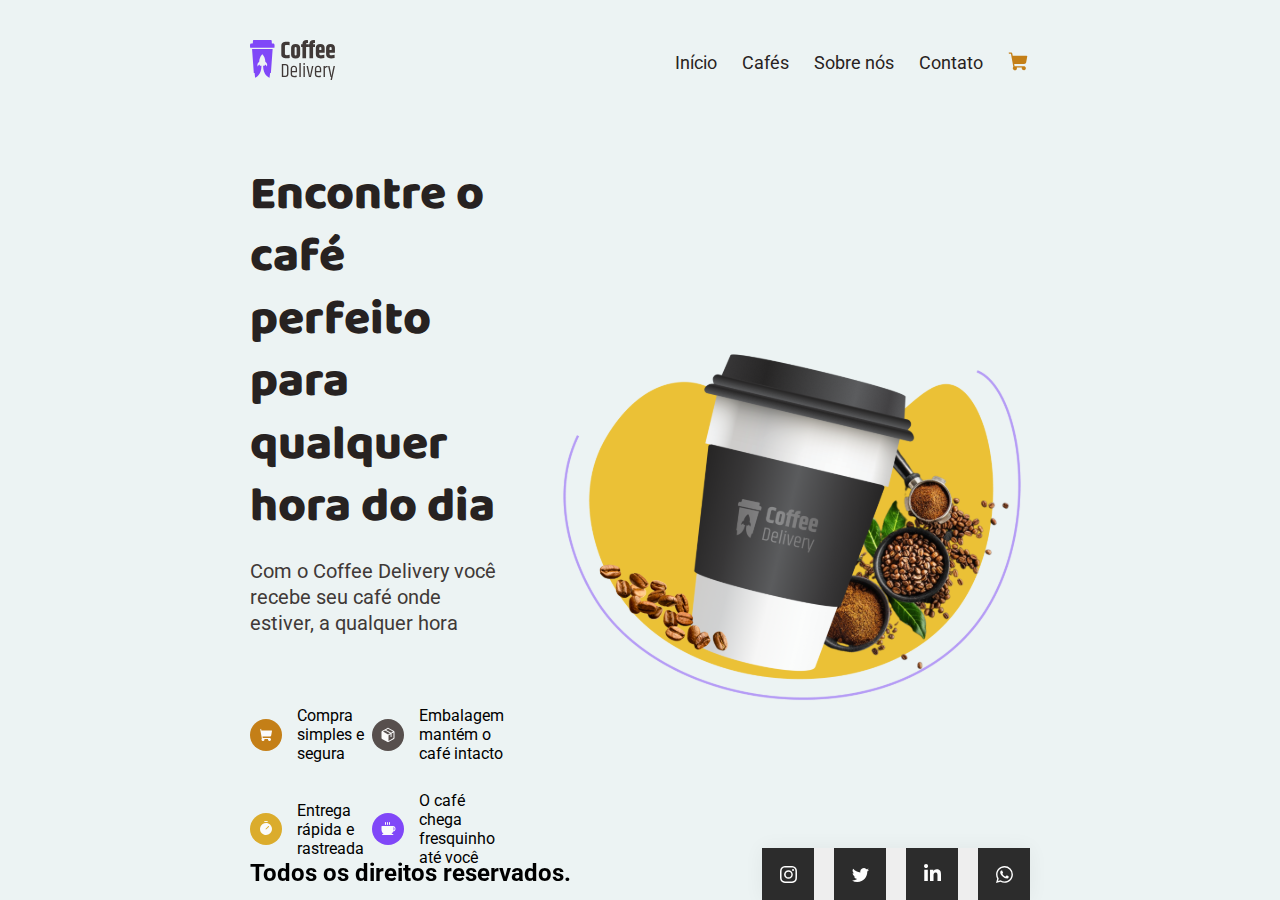
==== index.html @ a77607e4 "responsive" ====
<!DOCTYPE html>
<html lang="en">

<head>
  <meta charset="UTF-8">
  <meta name="viewport" content="width=device-width, initial-scale=1.0">
  <link rel="preconnect" href="https://fonts.googleapis.com">
  <link rel="preconnect" href="https://fonts.gstatic.com" crossorigin>
  <title>Dsw1</title>
  <link rel="stylesheet" href="https://cdnjs.cloudflare.com/ajax/libs/animate.css/4.1.1/animate.min.css" />
  <link rel="stylesheet" href="styles/particle.css">
  <link rel="stylesheet" href="styles/style.css">
  <link href="https://fonts.googleapis.com/css2?family=Roboto:wght@400;700&display=swap" rel="stylesheet">
  <link href="https://fonts.googleapis.com/css2?family=Baloo+2:wght@700;800&display=swap" rel="stylesheet">
</head>

<body>
  <header>
    <nav>
      <input type="checkbox" id="nav-check">
      <div class="nav-header">
        <div class="nav-logo">
          <img src="assets/Logo.svg" alt="Logo">
        </div>
      </div>
      <div class="nav-btn">
        <label for="nav-check">
          <span></span>
          <span></span>
          <span></span>
        </label>
      </div>
      
      <div class="nav-links nav-links-menu">
        <a href="/">Início</a>
        <a href="/cafes.html">Cafés</a>
        <a href="/sobrenos.html">Sobre nós</a>
        <a href="/contato.html">Contato</a>
        <a href="/carrinho.html">
          <img src="assets/Cart.svg" alt="">
        </a>
      </div>
    </nav>
  </header>

  <main>
    <section id="inicio">
      <div class="inicioLeft animate__animated animate__fadeInLeft">
        <div class="leftUpper">
          <h2>Encontre o café perfeito para qualquer hora do dia</h2>
          <p>Com o Coffee Delivery você recebe seu café onde estiver, a qualquer hora</p>
        </div>
        <div class="leftDown">
          <div class="description">
            <img class="cartMini" src="assets/CartMini.svg" alt="">
            <p>Compra simples e segura</p>
          </div>
          <div class="description">
            <img class="box" src="assets/Box.svg" alt="">
            <p>Embalagem mantém o café intacto</p>
          </div>
          <div class="description">
            <img class="bomb" src="assets/Bomb.svg" alt="">
            <p>Entrega rápida e rastreada</p>
          </div>
          <div class="description">
            <img class="coffe" src="assets/coffe.svg" alt="">
            <p>O café chega fresquinho até você</p>
          </div>
        </div>
      </div>
      <div class="inicioRight animate__animated animate__fadeInRight">
        <img src="assets/Hero.svg" alt="Hero">
      </div>
      <footer>
        <p>Todos os direitos reservados.</p>
        <div class="card">
          <a href="" class="socialContainer containerOne">
            <svg class="socialSvg instagramSvg" viewBox="0 0 16 16"> <path d="M8 0C5.829 0 5.556.01 4.703.048 3.85.088 3.269.222 2.76.42a3.917 3.917 0 0 0-1.417.923A3.927 3.927 0 0 0 .42 2.76C.222 3.268.087 3.85.048 4.7.01 5.555 0 5.827 0 8.001c0 2.172.01 2.444.048 3.297.04.852.174 1.433.372 1.942.205.526.478.972.923 1.417.444.445.89.719 1.416.923.51.198 1.09.333 1.942.372C5.555 15.99 5.827 16 8 16s2.444-.01 3.298-.048c.851-.04 1.434-.174 1.943-.372a3.916 3.916 0 0 0 1.416-.923c.445-.445.718-.891.923-1.417.197-.509.332-1.09.372-1.942C15.99 10.445 16 10.173 16 8s-.01-2.445-.048-3.299c-.04-.851-.175-1.433-.372-1.941a3.926 3.926 0 0 0-.923-1.417A3.911 3.911 0 0 0 13.24.42c-.51-.198-1.092-.333-1.943-.372C10.443.01 10.172 0 7.998 0h.003zm-.717 1.442h.718c2.136 0 2.389.007 3.232.046.78.035 1.204.166 1.486.275.373.145.64.319.92.599.28.28.453.546.598.92.11.281.24.705.275 1.485.039.843.047 1.096.047 3.231s-.008 2.389-.047 3.232c-.035.78-.166 1.203-.275 1.485a2.47 2.47 0 0 1-.599.919c-.28.28-.546.453-.92.598-.28.11-.704.24-1.485.276-.843.038-1.096.047-3.232.047s-2.39-.009-3.233-.047c-.78-.036-1.203-.166-1.485-.276a2.478 2.478 0 0 1-.92-.598 2.48 2.48 0 0 1-.6-.92c-.109-.281-.24-.705-.275-1.485-.038-.843-.046-1.096-.046-3.233 0-2.136.008-2.388.046-3.231.036-.78.166-1.204.276-1.486.145-.373.319-.64.599-.92.28-.28.546-.453.92-.598.282-.11.705-.24 1.485-.276.738-.034 1.024-.044 2.515-.045v.002zm4.988 1.328a.96.96 0 1 0 0 1.92.96.96 0 0 0 0-1.92zm-4.27 1.122a4.109 4.109 0 1 0 0 8.217 4.109 4.109 0 0 0 0-8.217zm0 1.441a2.667 2.667 0 1 1 0 5.334 2.667 2.667 0 0 1 0-5.334z"></path> </svg>
          </a>
          <a href="#" class="socialContainer containerTwo">
            <svg class="socialSvg twitterSvg" viewBox="0 0 16 16"> <path d="M5.026 15c6.038 0 9.341-5.003 9.341-9.334 0-.14 0-.282-.006-.422A6.685 6.685 0 0 0 16 3.542a6.658 6.658 0 0 1-1.889.518 3.301 3.301 0 0 0 1.447-1.817 6.533 6.533 0 0 1-2.087.793A3.286 3.286 0 0 0 7.875 6.03a9.325 9.325 0 0 1-6.767-3.429 3.289 3.289 0 0 0 1.018 4.382A3.323 3.323 0 0 1 .64 6.575v.045a3.288 3.288 0 0 0 2.632 3.218 3.203 3.203 0 0 1-.865.115 3.23 3.23 0 0 1-.614-.057 3.283 3.283 0 0 0 3.067 2.277A6.588 6.588 0 0 1 .78 13.58a6.32 6.32 0 0 1-.78-.045A9.344 9.344 0 0 0 5.026 15z"></path> </svg>
          </a>
          <a href="#" class="socialContainer containerThree">
            <svg class="socialSvg linkdinSvg" viewBox="0 0 448 512"><path d="M100.28 448H7.4V148.9h92.88zM53.79 108.1C24.09 108.1 0 83.5 0 53.8a53.79 53.79 0 0 1 107.58 0c0 29.7-24.1 54.3-53.79 54.3zM447.9 448h-92.68V302.4c0-34.7-.7-79.2-48.29-79.2-48.29 0-55.69 37.7-55.69 76.7V448h-92.78V148.9h89.08v40.8h1.3c12.4-23.5 42.69-48.3 87.88-48.3 94 0 111.28 61.9 111.28 142.3V448z"></path></svg>
          </a>
          <a onclick="abrirWhatsApp()" href="#" class="socialContainer containerFour">
            <svg class="socialSvg whatsappSvg" viewBox="0 0 16 16"> <path d="M13.601 2.326A7.854 7.854 0 0 0 7.994 0C3.627 0 .068 3.558.064 7.926c0 1.399.366 2.76 1.057 3.965L0 16l4.204-1.102a7.933 7.933 0 0 0 3.79.965h.004c4.368 0 7.926-3.558 7.93-7.93A7.898 7.898 0 0 0 13.6 2.326zM7.994 14.521a6.573 6.573 0 0 1-3.356-.92l-.24-.144-2.494.654.666-2.433-.156-.251a6.56 6.56 0 0 1-1.007-3.505c0-3.626 2.957-6.584 6.591-6.584a6.56 6.56 0 0 1 4.66 1.931 6.557 6.557 0 0 1 1.928 4.66c-.004 3.639-2.961 6.592-6.592 6.592zm3.615-4.934c-.197-.099-1.17-.578-1.353-.646-.182-.065-.315-.099-.445.099-.133.197-.513.646-.627.775-.114.133-.232.148-.43.05-.197-.1-.836-.308-1.592-.985-.59-.525-.985-1.175-1.103-1.372-.114-.198-.011-.304.088-.403.087-.088.197-.232.296-.346.1-.114.133-.198.198-.33.065-.134.034-.248-.015-.347-.05-.099-.445-1.076-.612-1.47-.16-.389-.323-.335-.445-.34-.114-.007-.247-.007-.38-.007a.729.729 0 0 0-.529.247c-.182.198-.691.677-.691 1.654 0 .977.71 1.916.81 2.049.098.133 1.394 2.132 3.383 2.992.47.205.84.326 1.129.418.475.152.904.129 1.246.08.38-.058 1.171-.48 1.338-.943.164-.464.164-.86.114-.943-.049-.084-.182-.133-.38-.232z"></path> </svg>
          </a>
        </div>
      </footer>
    </section>

  </main>
  <script src="/script.js"></script>
</body>

</html>
---- styles/particle.css ----
body {
    background: #ecf3f3;
  }
  
  .particle {
    position: absolute;
    border-radius: 50%;
    z-index: -999;
  }
  
  @-webkit-keyframes particle-animation-1 {
    100% {
      transform: translate3d(24vw, 50vh, 96px);
    }
  }
  
  @keyframes particle-animation-1 {
    100% {
      transform: translate3d(24vw, 50vh, 96px);
    }
  }
  .particle:nth-child(1) {
    -webkit-animation: particle-animation-1 60s infinite;
            animation: particle-animation-1 60s infinite;
    opacity: 0.5;
    height: 7px;
    width: 7px;
    -webkit-animation-delay: -0.2s;
            animation-delay: -0.2s;
    transform: translate3d(19vw, 50vh, 12px);
    background: #c4d926;
  }
  
  @-webkit-keyframes particle-animation-2 {
    100% {
      transform: translate3d(43vw, 50vh, 45px);
    }
  }
  
  @keyframes particle-animation-2 {
    100% {
      transform: translate3d(43vw, 50vh, 45px);
    }
  }
  .particle:nth-child(2) {
    -webkit-animation: particle-animation-2 60s infinite;
            animation: particle-animation-2 60s infinite;
    opacity: 1;
    height: 6px;
    width: 6px;
    -webkit-animation-delay: -0.4s;
            animation-delay: -0.4s;
    transform: translate3d(5vw, 29vh, 58px);
    background: #d99726;
  }
  
  @-webkit-keyframes particle-animation-3 {
    100% {
      transform: translate3d(34vw, 53vh, 25px);
    }
  }
  
  @keyframes particle-animation-3 {
    100% {
      transform: translate3d(34vw, 53vh, 25px);
    }
  }
  .particle:nth-child(3) {
    -webkit-animation: particle-animation-3 60s infinite;
            animation: particle-animation-3 60s infinite;
    opacity: 0.16;
    height: 7px;
    width: 7px;
    -webkit-animation-delay: -0.6s;
            animation-delay: -0.6s;
    transform: translate3d(29vw, 43vh, 78px);
    background: #26a3d9;
  }
  
  @-webkit-keyframes particle-animation-4 {
    100% {
      transform: translate3d(82vw, 9vh, 30px);
    }
  }
  
  @keyframes particle-animation-4 {
    100% {
      transform: translate3d(82vw, 9vh, 30px);
    }
  }
  .particle:nth-child(4) {
    -webkit-animation: particle-animation-4 60s infinite;
            animation: particle-animation-4 60s infinite;
    opacity: 0.89;
    height: 8px;
    width: 8px;
    -webkit-animation-delay: -0.8s;
            animation-delay: -0.8s;
    transform: translate3d(25vw, 17vh, 15px);
    background: #d96526;
  }
  
  @-webkit-keyframes particle-animation-5 {
    100% {
      transform: translate3d(67vw, 50vh, 33px);
    }
  }
  
  @keyframes particle-animation-5 {
    100% {
      transform: translate3d(67vw, 50vh, 33px);
    }
  }
  .particle:nth-child(5) {
    -webkit-animation: particle-animation-5 60s infinite;
            animation: particle-animation-5 60s infinite;
    opacity: 0.27;
    height: 8px;
    width: 8px;
    -webkit-animation-delay: -1s;
            animation-delay: -1s;
    transform: translate3d(22vw, 17vh, 83px);
    background: #9dd926;
  }
  
  @-webkit-keyframes particle-animation-6 {
    100% {
      transform: translate3d(45vw, 42vh, 68px);
    }
  }
  
  @keyframes particle-animation-6 {
    100% {
      transform: translate3d(45vw, 42vh, 68px);
    }
  }
  .particle:nth-child(6) {
    -webkit-animation: particle-animation-6 60s infinite;
            animation: particle-animation-6 60s infinite;
    opacity: 0.69;
    height: 6px;
    width: 6px;
    -webkit-animation-delay: -1.2s;
            animation-delay: -1.2s;
    transform: translate3d(67vw, 12vh, 68px);
    background: #4426d9;
  }
  
  @-webkit-keyframes particle-animation-7 {
    100% {
      transform: translate3d(46vw, 5vh, 2px);
    }
  }
  
  @keyframes particle-animation-7 {
    100% {
      transform: translate3d(46vw, 5vh, 2px);
    }
  }
  .particle:nth-child(7) {
    -webkit-animation: particle-animation-7 60s infinite;
            animation: particle-animation-7 60s infinite;
    opacity: 0.38;
    height: 8px;
    width: 8px;
    -webkit-animation-delay: -1.4s;
            animation-delay: -1.4s;
    transform: translate3d(54vw, 32vh, 62px);
    background: #d9264d;
  }
  
  @-webkit-keyframes particle-animation-8 {
    100% {
      transform: translate3d(78vw, 29vh, 97px);
    }
  }
  
  @keyframes particle-animation-8 {
    100% {
      transform: translate3d(78vw, 29vh, 97px);
    }
  }
  .particle:nth-child(8) {
    -webkit-animation: particle-animation-8 60s infinite;
            animation: particle-animation-8 60s infinite;
    opacity: 0.12;
    height: 10px;
    width: 10px;
    -webkit-animation-delay: -1.6s;
            animation-delay: -1.6s;
    transform: translate3d(38vw, 34vh, 94px);
    background: #2629d9;
  }
  
  @-webkit-keyframes particle-animation-9 {
    100% {
      transform: translate3d(35vw, 45vh, 4px);
    }
  }
  
  @keyframes particle-animation-9 {
    100% {
      transform: translate3d(35vw, 45vh, 4px);
    }
  }
  .particle:nth-child(9) {
    -webkit-animation: particle-animation-9 60s infinite;
            animation: particle-animation-9 60s infinite;
    opacity: 0.76;
    height: 9px;
    width: 9px;
    -webkit-animation-delay: -1.8s;
            animation-delay: -1.8s;
    transform: translate3d(83vw, 58vh, 3px);
    background: #d98b26;
  }
  
  @-webkit-keyframes particle-animation-10 {
    100% {
      transform: translate3d(29vw, 12vh, 58px);
    }
  }
  
  @keyframes particle-animation-10 {
    100% {
      transform: translate3d(29vw, 2vh, 58px);
    }
  }
  .particle:nth-child(10) {
    -webkit-animation: particle-animation-10 60s infinite;
            animation: particle-animation-10 60s infinite;
    opacity: 0.33;
    height: 10px;
    width: 10px;
    -webkit-animation-delay: -2s;
            animation-delay: -2s;
    transform: translate3d(86vw, 22vh, 28px);
    background: #26a0d9;
  }
  
  @-webkit-keyframes particle-animation-11 {
    100% {
      transform: translate3d(64vw, 6vh, 22px);
    }
  }
  
  @keyframes particle-animation-11 {
    100% {
      transform: translate3d(64vw, 6vh, 22px);
    }
  }
  .particle:nth-child(11) {
    -webkit-animation: particle-animation-11 60s infinite;
            animation: particle-animation-11 60s infinite;
    opacity: 0.31;
    height: 8px;
    width: 8px;
    -webkit-animation-delay: -2.2s;
            animation-delay: -2.2s;
    transform: translate3d(35vw, 53vh, 2px);
    background: #d92697;
  }
  
  @-webkit-keyframes particle-animation-12 {
    100% {
      transform: translate3d(41vw, 29vh, 31px);
    }
  }
  
  @keyframes particle-animation-12 {
    100% {
      transform: translate3d(41vw, 29vh, 31px);
    }
  }
  .particle:nth-child(12) {
    -webkit-animation: particle-animation-12 60s infinite;
            animation: particle-animation-12 60s infinite;
    opacity: 0.34;
    height: 7px;
    width: 7px;
    -webkit-animation-delay: -2.4s;
            animation-delay: -2.4s;
    transform: translate3d(41vw, 29vh, 53px);
    background: #26d92c;
  }
  
  @-webkit-keyframes particle-animation-13 {
    100% {
      transform: translate3d(55vw, 16vh, 74px);
    }
  }
  
  @keyframes particle-animation-13 {
    100% {
      transform: translate3d(55vw, 16vh, 74px);
    }
  }
  .particle:nth-child(13) {
    -webkit-animation: particle-animation-13 60s infinite;
            animation: particle-animation-13 60s infinite;
    opacity: 0.83;
    height: 9px;
    width: 9px;
    -webkit-animation-delay: -2.6s;
            animation-delay: -2.6s;
    transform: translate3d(10vw, 6vh, 42px);
    background: #5026d9;
  }
  
  @-webkit-keyframes particle-animation-14 {
    100% {
      transform: translate3d(56vw, 56vh, 75px);
    }
  }
  
  @keyframes particle-animation-14 {
    100% {
      transform: translate3d(56vw, 56vh, 75px);
    }
  }
  .particle:nth-child(14) {
    -webkit-animation: particle-animation-14 60s infinite;
            animation: particle-animation-14 60s infinite;
    opacity: 0.07;
    height: 10px;
    width: 10px;
    -webkit-animation-delay: -2.8s;
            animation-delay: -2.8s;
    transform: translate3d(16vw, 15vh, 66px);
    background: #6526d9;
  }
  
  @-webkit-keyframes particle-animation-15 {
    100% {
      transform: translate3d(57vw, 10vh, 43px);
    }
  }
  
  @keyframes particle-animation-15 {
    100% {
      transform: translate3d(57vw, 10vh, 43px);
    }
  }
  .particle:nth-child(15) {
    -webkit-animation: particle-animation-15 60s infinite;
            animation: particle-animation-15 60s infinite;
    opacity: 0.67;
    height: 10px;
    width: 10px;
    -webkit-animation-delay: -3s;
            animation-delay: -3s;
    transform: translate3d(60vw, 25vh, 22px);
    background: #2fd926;
  }
  
  @-webkit-keyframes particle-animation-16 {
    100% {
      transform: translate3d(66vw, 84vh, 51px);
    }
  }
  
  @keyframes particle-animation-16 {
    100% {
      transform: translate3d(66vw, 24vh, 51px);
    }
  }
  .particle:nth-child(16) {
    -webkit-animation: particle-animation-16 60s infinite;
            animation: particle-animation-16 60s infinite;
    opacity: 0.14;
    height: 10px;
    width: 10px;
    -webkit-animation-delay: -3.2s;
            animation-delay: -3.2s;
    transform: translate3d(34vw, 20vh, 17px);
    background: #2674d9;
  }
  
  @-webkit-keyframes particle-animation-17 {
    100% {
      transform: translate3d(69vw, 57vh, 91px);
    }
  }
  
  @keyframes particle-animation-17 {
    100% {
      transform: translate3d(69vw, 57vh, 91px);
    }
  }
  .particle:nth-child(17) {
    -webkit-animation: particle-animation-17 60s infinite;
            animation: particle-animation-17 60s infinite;
    opacity: 0.03;
    height: 10px;
    width: 10px;
    -webkit-animation-delay: -3.4s;
            animation-delay: -3.4s;
    transform: translate3d(44vw, 10vh, 30px);
    background: #d926be;
  }
  
  @-webkit-keyframes particle-animation-18 {
    100% {
      transform: translate3d(68vw, 30vh, 49px);
    }
  }
  
  @keyframes particle-animation-18 {
    100% {
      transform: translate3d(68vw, 30vh, 49px);
    }
  }
  .particle:nth-child(18) {
    -webkit-animation: particle-animation-18 60s infinite;
            animation: particle-animation-18 60s infinite;
    opacity: 0.38;
    height: 8px;
    width: 8px;
    -webkit-animation-delay: -3.6s;
            animation-delay: -3.6s;
    transform: translate3d(31vw, 21vh, 70px);
    background: #d98e26;
  }
  
  @-webkit-keyframes particle-animation-19 {
    100% {
      transform: translate3d(26vw, 36vh, 96px);
    }
  }
  
  @keyframes particle-animation-19 {
    100% {
      transform: translate3d(26vw, 46vh, 96px);
    }
  }
  .particle:nth-child(19) {
    -webkit-animation: particle-animation-19 60s infinite;
            animation: particle-animation-19 60s infinite;
    opacity: 0.84;
    height: 8px;
    width: 8px;
    -webkit-animation-delay: -3.8s;
            animation-delay: -3.8s;
    transform: translate3d(5vw, 62vh, 92px);
    background: #d95626;
  }
  
  @-webkit-keyframes particle-animation-20 {
    100% {
      transform: translate3d(16vw, 15vh, 74px);
    }
  }
  
  @keyframes particle-animation-20 {
    100% {
      transform: translate3d(16vw, 25vh, 74px);
    }
  }
  .particle:nth-child(20) {
    -webkit-animation: particle-animation-20 60s infinite;
            animation: particle-animation-20 60s infinite;
    opacity: 0.52;
    height: 10px;
    width: 10px;
    -webkit-animation-delay: -4s;
            animation-delay: -4s;
    transform: translate3d(38vw, 62vh, 59px);
    background: #d9263e;
  }
  
  @-webkit-keyframes particle-animation-21 {
    100% {
      transform: translate3d(9vw, 15vh, 87px);
    }
  }
  
  @keyframes particle-animation-21 {
    100% {
      transform: translate3d(9vw, 15vh, 87px);
    }
  }
  .particle:nth-child(21) {
    -webkit-animation: particle-animation-21 60s infinite;
            animation: particle-animation-21 60s infinite;
    opacity: 0.79;
    height: 6px;
    width: 6px;
    -webkit-animation-delay: -4.2s;
            animation-delay: -4.2s;
    transform: translate3d(47vw, 35vh, 31px);
    background: #26d953;
  }
  
  @-webkit-keyframes particle-animation-22 {
    100% {
      transform: translate3d(5vw, 55vh, 76px);
    }
  }
  
  @keyframes particle-animation-22 {
    100% {
      transform: translate3d(5vw, 55vh, 76px);
    }
  }
  .particle:nth-child(22) {
    -webkit-animation: particle-animation-22 60s infinite;
            animation: particle-animation-22 60s infinite;
    opacity: 0.21;
    height: 10px;
    width: 10px;
    -webkit-animation-delay: -4.4s;
            animation-delay: -4.4s;
    transform: translate3d(84vw, 38vh, 93px);
    background: #94d926;
  }
  
  @-webkit-keyframes particle-animation-23 {
    100% {
      transform: translate3d(8vw, 64vh, 31px);
    }
  }
  
  @keyframes particle-animation-23 {
    100% {
      transform: translate3d(8vw, 14vh, 31px);
    }
  }
  .particle:nth-child(23) {
    -webkit-animation: particle-animation-23 60s infinite;
            animation: particle-animation-23 60s infinite;
    opacity: 0.89;
    height: 10px;
    width: 10px;
    -webkit-animation-delay: -4.6s;
            animation-delay: -4.6s;
    transform: translate3d(38vw, 38vh, 46px);
    background: #85d926;
  }
  
  @-webkit-keyframes particle-animation-24 {
    100% {
      transform: translate3d(57vw, 49vh, 94px);
    }
  }
  
  @keyframes particle-animation-24 {
    100% {
      transform: translate3d(57vw, 49vh, 94px);
    }
  }
  .particle:nth-child(24) {
    -webkit-animation: particle-animation-24 60s infinite;
            animation: particle-animation-24 60s infinite;
    opacity: 0.19;
    height: 8px;
    width: 8px;
    -webkit-animation-delay: -4.8s;
            animation-delay: -4.8s;
    transform: translate3d(38vw, 44vh, 43px);
    background: #d94126;
  }
  
  @-webkit-keyframes particle-animation-25 {
    100% {
      transform: translate3d(6vw, 44vh, 79px);
    }
  }
  
  @keyframes particle-animation-25 {
    100% {
      transform: translate3d(6vw, 44vh, 79px);
    }
  }
  .particle:nth-child(25) {
    -webkit-animation: particle-animation-25 60s infinite;
            animation: particle-animation-25 60s infinite;
    opacity: 0.89;
    height: 7px;
    width: 7px;
    -webkit-animation-delay: -5s;
            animation-delay: -5s;
    transform: translate3d(59vw, 34vh, 15px);
    background: #d9264d;
  }
  
  @-webkit-keyframes particle-animation-26 {
    100% {
      transform: translate3d(74vw, 47vh, 16px);
    }
  }
  
  @keyframes particle-animation-26 {
    100% {
      transform: translate3d(74vw, 47vh, 16px);
    }
  }
  .particle:nth-child(26) {
    -webkit-animation: particle-animation-26 60s infinite;
            animation: particle-animation-26 60s infinite;
    opacity: 0.12;
    height: 8px;
    width: 8px;
    -webkit-animation-delay: -5.2s;
            animation-delay: -5.2s;
    transform: translate3d(68vw, 52vh, 59px);
    background: #5026d9;
  }
  
  @-webkit-keyframes particle-animation-27 {
    100% {
      transform: translate3d(85vw, 25vh, 100px);
    }
  }
  
  @keyframes particle-animation-27 {
    100% {
      transform: translate3d(85vw, 25vh, 100px);
    }
  }
  .particle:nth-child(27) {
    -webkit-animation: particle-animation-27 60s infinite;
            animation: particle-animation-27 60s infinite;
    opacity: 0.49;
    height: 9px;
    width: 9px;
    -webkit-animation-delay: -5.4s;
            animation-delay: -5.4s;
    transform: translate3d(51vw, 33vh, 4px);
    background: #2694d9;
  }
  
  @-webkit-keyframes particle-animation-28 {
    100% {
      transform: translate3d(14vw, 17vh, 56px);
    }
  }
  
  @keyframes particle-animation-28 {
    100% {
      transform: translate3d(14vw, 17vh, 56px);
    }
  }
  .particle:nth-child(28) {
    -webkit-animation: particle-animation-28 60s infinite;
            animation: particle-animation-28 60s infinite;
    opacity: 0.15;
    height: 8px;
    width: 8px;
    -webkit-animation-delay: -5.6s;
            animation-delay: -5.6s;
    transform: translate3d(6vw, 3vh, 53px);
    background: #26d959;
  }
  
  @-webkit-keyframes particle-animation-29 {
    100% {
      transform: translate3d(35vw, 1vh, 93px);
    }
  }
  
  @keyframes particle-animation-29 {
    100% {
      transform: translate3d(35vw, 1vh, 93px);
    }
  }
  .particle:nth-child(29) {
    -webkit-animation: particle-animation-29 60s infinite;
            animation: particle-animation-29 60s infinite;
    opacity: 0.17;
    height: 8px;
    width: 8px;
    -webkit-animation-delay: -5.8s;
            animation-delay: -5.8s;
    transform: translate3d(13vw, 8vh, 3px);
    background: #d92674;
  }
  
  @-webkit-keyframes particle-animation-30 {
    100% {
      transform: translate3d(2vw, 27vh, 61px);
    }
  }
  
  @keyframes particle-animation-30 {
    100% {
      transform: translate3d(2vw, 27vh, 61px);
    }
  }
  .particle:nth-child(30) {
    -webkit-animation: particle-animation-30 60s infinite;
            animation: particle-animation-30 60s infinite;
    opacity: 0.32;
    height: 9px;
    width: 9px;
    -webkit-animation-delay: -6s;
            animation-delay: -6s;
    transform: translate3d(69vw, 67vh, 85px);
    background: #d97a26;
  }
---- styles/style.css ----
:root {

  --yellow-dark: #C47F17;
  --yellow: #DBAC2C;
  --yellow-light: #F1E9C9;
  --purple-dark: #4B2995;
  --purple: #8047F8;
  --purple-light: #EBE5F9;

  --base-title: #272221;
  --base-subtitle: #403937;
  --base-text: #574F4D;
  --base-label: #8D8686;
  --base-hover: #D7D5D5;
  --base-button: #E6E5E5;
  --base-input: #EDEDED;
  --base-card: #F3F2F2;

  --background: #FAFAFA;
  --white: #FFFFFF;

  --font-roboto: "Roboto", sans-serif;
  --font-baloo2: "Baloo 2", sans-serif
}

* {
  padding: 0;
  margin: 0;
  box-sizing: border-box;

}

/* -------------------- NAVBAR -------------------- */

nav {
  height: 50px;
  width: 100%;
  position: relative;
  display: flex;
  justify-content: space-between;
  align-items: center;
  font-family: var(--font-roboto);
  padding: 62px 250px;
}

nav>.nav-header {
  display: inline;
}

nav>.nav-header>.nav-title {
  display: inline-block;
  font-size: 22px;
  color: #fff;
  padding: 10px 10px 10px 10px;
}

nav>.nav-btn {
  display: none;
}

nav>.nav-links {
  display: flex;
  float: right;
  font-size: 18px;
  gap: 25px;
}

nav>.nav-links>a {
  display: flex;
  align-items: center;
  text-decoration: none;
  color: var(--base-title);
  cursor: pointer;
}

nav>#nav-check {
  display: none;
}

@media(max-width:1024px) {
  nav {
    padding: 50px;
  }

}

@media (max-width: 768px) {
  nav {
    padding: 50px;
  }

  nav>.nav-links {
    display: none;
  }


  nav>#nav-check:checked~.nav-links {
    display: flex;
    flex-direction: column;
    align-items: flex-end;
    position: absolute;
    top: 70px;
    right: 0;
    width: 100%;
    background-color: var(--purple);
    padding: 20px;
    z-index: 99;

  }

  nav>.nav-links>a {
    display: block;
    width: 100%;
    margin-bottom: 10px;
    color: var(--white);
    padding-right: 20px;
  }

  nav>#nav-check:checked~.nav-links>a:last-child {
    margin-bottom: 0;
  }

  nav>.nav-btn {
    display: inline-block;
    position: absolute;
    right: 0;
    top: 0;
    padding: 25px;
  }

  nav>.nav-btn>label {
    display: inline-block;
    position: absolute;
    width: 50px;
    height: 50px;
    padding: 13px;
    transition: all ease-in 0.2s;
    right: 0;
  }

  nav>.nav-btn>label:hover,
  nav>#nav-check:checked~.nav-btn>label {
    transform: scale(1.1);
  }

  nav>.nav-btn>label>span {
    display: block;
    width: 25px;
    height: 3px;
    background-color: var(--purple);
    margin-bottom: 5px;
  }

  nav>#nav-check:checked~.nav-links {
    height: 100vh;
    overflow-y: auto;
  }

  /* Definir espaçamento para os links do menu */
  nav>#nav-check:checked~.nav-links>a {
    padding-right: 20px;
  }

}



/* -------------------- NAVBAR -------------------- */

/* -------------------- MAIN -------------------- */

#inicio {
  display: flex;
  justify-content: space-between;
  align-items: center;
  padding: 0 250px;
  margin-top: 140px;

  font-family: var(--font-roboto);
}

.inicioLeft {
  margin-right: 350px;
}

.leftUpper h2 {
  font-family: var(--font-baloo2);
  font-size: 48px;
  font-style: normal;
  font-weight: 800;
  line-height: 130%;
  color: var(--base-title);
  margin-bottom: 20px;
}

.leftUpper p {
  font-size: 20px;
  font-style: normal;
  font-weight: 400;
  line-height: 130%;
  color: var(--base-subtitle);
  margin-bottom: 70px;
}

.leftDown {
  display: grid;
  grid-template-columns: 2fr 2fr;

}

.description {
  display: flex;
  align-items: center;
  gap: 15px;
  margin-bottom: 28px;
}

.description img {
  padding: 8px;
  border-radius: 999px;
}

.cartMini {
  background-color: var(--yellow-dark);
}

.box {
  background-color: var(--base-text);
}

.bomb {
  background-color: var(--yellow);
}

.coffe {
  background-color: var(--purple);
}

@media(max-width:1440px) {
  #inicio {
    margin-top: 40px;
  }
  #inicio footer {
    position: fixed;
    padding: 0 250px;
  }

  .inicioLeft {
    margin-right: 50px;
  }
}

@media(max-width:1024px) {
  #inicio {
    display: flex;
    flex-direction: column;
    margin-top: 30px;
  }

  .inicioLeft {
    margin-right: 0;
  }

  #inicio footer {
    position: relative;
    padding: 20px;
  }
}


@media (max-width: 768px) {
  #inicio {
    display: flex;
    flex-direction: column;
    align-items: center;
    padding: 0 20px;
    margin-top: 30px;
    font-family: var(--font-roboto);
  }

  .inicioLeft {
    margin-right: 0;
    margin-bottom: 40px;
  }

  .leftUpper {
    display: flex;
    flex-direction: column;
    justify-content: center;
    align-items: center;
  }

  .leftUpper h2 {
    font-size: 28px;
    margin-bottom: 10px;

  }

  .leftUpper p {
    font-size: 16px;
    margin-bottom: 30px;/
  }

  .leftDown {
    display: flex;
    flex-wrap: wrap;
    justify-content: center;
    gap: 20px;
  }

  .description {
    display: flex;
    align-items: center;
    gap: 15px;
    margin-bottom: 20px;
  }

  .description img {
    padding: 6px;
    border-radius: 999px;
  }


  .cartMini {
    background-color: var(--yellow-dark);
    width: 20px;
    height: 20px;
  }

  .box {
    background-color: var(--base-text);
    width: 20px;
    height: 20px;
  }

  .bomb {
    background-color: var(--yellow);
    width: 20px;
    height: 20px;
  }

  .coffe {
    background-color: var(--purple);
    width: 20px;
    height: 20px;
  }

  .inicioRight {
    text-align: center;
    margin-top: 30px;
  }

  .inicioRight img {
    width: 350px;
  }

  #inicio footer {
    position: absolute;
  }
}

@media(max-width: 425px) {
  #inicio footer {
    position: relative;
  }
}



/* -------------------- MAIN -------------------- */

/* -------------------- FOOTER -------------------- */

footer {
  position: fixed;
  bottom: 0;
  left: 0;
  right: 0;
  padding: 0 250px;
  display: flex;
  align-items: center;
  justify-content: space-between;
  padding-bottom: 20px;
  font-family: var(--font-roboto);
}

footer p {
  font-size: 24px;
  font-style: normal;
  font-weight: bold;
  line-height: 130%;
}

.card {
  width: fit-content;
  height: fit-content;
  background-color: rgb(238, 238, 238);
  display: flex;
  align-items: center;
  justify-content: center;

  gap: 20px;
  box-shadow: 0px 0px 20px rgba(0, 0, 0, 0.055);
}

/* for all social containers*/
.socialContainer {
  width: 52px;
  height: 52px;
  background-color: rgb(44, 44, 44);
  display: flex;
  align-items: center;
  justify-content: center;
  overflow: hidden;
  transition-duration: .3s;
}

/* instagram*/
.containerOne:hover {
  background-color: #d62976;
  transition-duration: .3s;
}

/* twitter*/
.containerTwo:hover {
  background-color: #00acee;
  transition-duration: .3s;
}

/* linkdin*/
.containerThree:hover {
  background-color: #0072b1;
  transition-duration: .3s;
}

/* Whatsapp*/
.containerFour:hover {
  background-color: #128C7E;
  transition-duration: .3s;
}

.socialContainer:active {
  transform: scale(0.9);
  transition-duration: .3s;
}

.socialSvg {
  width: 17px;
}

.socialSvg path {
  fill: rgb(255, 255, 255);
}

.socialContainer:hover .socialSvg {
  animation: slide-in-top 0.3s both;
}

@keyframes slide-in-top {
  0% {
    transform: translateY(-50px);
    opacity: 0;
  }

  100% {
    transform: translateY(0);
    opacity: 1;
  }
}

@media (max-width: 768px) {
  footer {
    max-width: 768px;
    position: relative;
    bottom: 0;
    left: 0;
    right: 0;
    padding: 0 20px;
    /* Reduzindo o padding para dispositivos menores */
    display: flex;

    align-items: center;
    justify-content: space-between;

    font-family: var(--font-roboto);
  }

  footer p {
    font-size: 20px;
    /* Reduzindo o tamanho da fonte para dispositivos menores */
    font-style: normal;
    font-weight: bold;
    line-height: 130%;
    margin: 0;
    /* Removendo margem inferior para dispositivos menores */
  }

  .card {
    width: fit-content;
    height: fit-content;
    background-color: rgb(238, 238, 238);
    display: flex;
    align-items: center;
    justify-content: center;
    gap: 10px;
    /* Reduzindo o espaçamento entre os ícones para dispositivos menores */
    box-shadow: 0px 0px 20px rgba(0, 0, 0, 0.055);
  }

  .socialContainer {
    width: 30px;
    /* Reduzindo o tamanho dos ícones para dispositivos menores */
    height: 30px;
  }
}

/* -------------------- FOOTER -------------------- */

/* -------------------- CAFES -------------------- */

#cafes {
  display: flex;
  flex-direction: column;
  margin-top: 32px;
  font-family: var(--font-roboto);
  padding: 0 250px;
}

#cafes footer {
  padding: 0;
  position: relative;
  display: flex;
  align-items: center;
  justify-content: space-between;
  margin-top: 200px;
  padding-bottom: 20px;

  font-family: var(--font-roboto);
}

.cafesContainer {
  margin-top: 54px;
  display: grid;
  grid-template-columns: repeat(4, 4fr);

}

.cafeCard {
  display: flex;
  flex-direction: column;
  align-items: center;
  justify-content: center;
  padding: 10px 30px;
}

.cafeCard img {
  width: 120px;
  height: 120px;
}


.cafeCard .mid {
  display: flex;
  flex-direction: column;
  align-items: center;
}

.cafeCard .mid span {
  color: var(--yellow-dark);
  font-size: 13px;
  font-style: normal;
  font-weight: 700;
  line-height: 130%;
  text-transform: uppercase;

  margin: 16px 0 20px 0;
}

.cafeCard .mid h4 {
  font-family: var(--font-baloo2);
  font-size: 20px;
  font-style: normal;
  font-weight: 700;
  line-height: 130%;
  color: var(--base-title);

  margin-bottom: 8px;
}

.cafeCard .mid p {
  text-align: center;

  font-size: 14px;
  font-style: normal;
  font-weight: 400;
  line-height: 130%;
  color: var(--base-label);
  margin-bottom: 33px;
}

.cafeCard .bottom {
  display: flex;
  gap: 40px;
  align-items: center;
}

.cafeCard .bottom button {
  border: none;
  padding: 8px;
  background-color: var(--purple);
  border-radius: 6px;
  cursor: pointer;
}

.cafeCard .bottom button img {
  width: 19.74px;
  height: 17.875px;
}

@media(max-width:1024px) {
  #cafes {
    padding: 0 50px;
  }
}

@media(max-width: 768px) {
  #cafes {
    padding: 0 50px;
  }

  .cafesContainer {
    margin-top: 54px;
    grid-template-columns: repeat(3, 3fr);

  }

  .about-us-image {
    width: 300px;
  }
}

/* -------------------- CAFES -------------------- */

/* -------------------- SOBRE NOS -------------------- */

#sobrenos {
  display: flex;
  flex-direction: column;
  margin-top: 32px;
  font-family: var(--font-roboto);
  padding: 0 250px;
}

.sobreMain {
  display: flex;
  align-items: center;
  justify-content: space-between;

}

.sobreContainer {
  margin-right: 100px;
}

.sobreContainer p {
  margin: 15px 0;
  font-size: 1rem;
  color: var(--base-subtitle);
}

.sobreContainer li {
  margin: 15px 0;
  font-size: 1rem;
  color: var(--base-subtitle);
}

.sobreContainer ul {
  list-style: none;
}

.sobreContainer h3 {
  margin: 20px 0;
}

@media(max-width:1024px) {
  #sobrenos {
    padding: 0 50px;
    
  }

  .sobreMain {
    flex-direction: column;
    justify-content: center;
  }
  .sobreContainer {
    margin: 0px;
    display: flex;
    flex-direction: column;
    justify-content: center;
    align-items: center;
  }
  .sobreMain img {
    width: 400px;
  }

  #sobrenos footer {
    position: relative;
    padding: 0px;
    
  }
}

@media(max-width:768px) {
  #sobrenos {
    padding: 50px;
    margin-top: -30px;
  }

  .sobreMain {
    flex-direction: column;
    justify-content: center;
  }

  .sobreContainer {
    margin: 0px;
    display: flex;
    flex-direction: column;
    justify-content: center;
    align-items: center;
  }
}


/* -------------------- SOBRE NOS -------------------- */

/* -------------------- CONTATO -------------------- */

#contato {
  display: flex;
  flex-direction: column;
  margin-top: 32px;
  font-family: var(--font-roboto);
  padding: 0 250px;
}

#contato p {
  margin-top: 20px;
  font-size: 1.175rem;
  font-weight: bold;
  color: var(--base-title);
}

.contatoContainer {
  margin-top: 30px;
  display: flex;
  align-items: center;
  justify-content: space-between;
}


.sobreForm {
  width: 50%;


}

.form {

  max-width: 32rem;
  font-size: 1.125rem;
}

.form label,
.form input,
.form textarea,
.form button {
  display: block;
  width: 100%;
}

.form label {
  color: var(--base-title);
  line-height: 1;
  margin-bottom: 0.5rem;
}

.form input,
.form textarea {
  font: inherit;
  padding: 0.8rem;
  margin-bottom: 1rem;
  border: 1px solid #000;
  border-radius: 8px;
}

.form textarea {
  min-height: 13rem;
  resize: vertical;
}

.form input:hover,
.form input:focus,
.form textarea:hover,
.form textarea:focus {
  outline: none;
  border-color: var(--yellow);
  box-shadow: 0 0 0 3px var(--yellow);
  ;
}

.form button {
  display: block;
  padding: 1rem;
  background: var(--yellow-dark);
  color: #fff;
  font: inherit;
  text-transform: uppercase;
  border: none;
  border-radius: 8px;
  cursor: pointer;
  transition: 0.2s;
}

.form button:hover,
.form button:focus {
  outline: none;
  background: var(--yellow);
}

@media(max-width:1024px) {
  #contato {
    padding: 0 50px;
    align-items: center;
  }

  .hero {
    display: none;
  }

  .contatoContainer {
    display: flex;
    align-items: center;
    justify-content: center;
    width: 100%;

    margin-bottom: 80px;
  }
}

@media(max-width: 768px) {
  #contato {
    padding: 0 50px;
    align-items: center;
  }

  .hero {
    display: none;
  }

  .contatoContainer {
    display: flex;
    align-items: center;
    justify-content: center;
    width: 100%;

    margin-bottom: 80px;
  }
}

/* -------------------- CONTATO -------------------- */

/* -------------------- CONTATO SUCCESS -------------------- */

#contatoSuccess {
  display: flex;
  align-items: center;
  justify-content: space-between;
  margin-top: 32px;
  font-family: var(--font-roboto);
  padding: 0 250px;
}

.text h2 {
  font-size: 32px;
}

#contatoSuccess img {
  width: 400px;

}

.text p {
  font-size: 1.25rem;
  color: var(--base-text);
  margin: 10px 0;
}

.text img {
  margin-top: 50px;
}

@media(max-width:1024px) {
  #contatoSuccess {
    flex-direction: column;
    justify-content: space-between;

    padding: 0 ;
  }

  .text img {
    display: none;
  }
  .text {
    margin-bottom: 20px;
  }


  #contatoSuccess img {
    width: 350px;
    margin-bottom: 30px;
  }

  #contatoSuccess footer {
    
    padding: 0 50px;
  }
}

@media(max-width:768px) {
  
}

/* -------------------- CONTATO SUCCESS -------------------- */

/* -------------------- CARRINHO -------------------- */

#carrinho {
  display: flex;
  flex-direction: column;
  margin-top: 32px;
  font-family: var(--font-roboto);
  padding: 0 250px;
}

.cafeItemCart button {
  border: none;
  cursor: pointer;
}

.cafeItemCart button img {
  width: 32px;
}

.carrinhoImg img {
  width: 700px;
}

.carrinhoContainer {
  display: flex;
  justify-content: space-between;
}

#listaCafes {
  margin-top: 30px;
  overflow: auto;
  max-height: 500px;
}

.total {
  display: flex;
  align-items: center;
  gap: 10px;
  margin-bottom: 10px;
}

.total p {
  font-size: 18px;
}

.finalizar button {
  border: none;
  background-color: green;
  padding: 10px;
  color: var(--white);
  font-size: 18px;
  border-radius: 6px;
  cursor: pointer;
}

.listaCafes {
  max-width: 320px;
  display: flex;
  align-items: center;
  gap: 20px;
  color: var(--white);
  background-color: #000;
  padding: 15px;
  margin-bottom: 20px;
  border-radius: 10px;
}

.listaCafes p {
  font-size: 18px;
  margin: 5px 0;
}

button.noselect {
  width: 150px;
  height: 50px;
  cursor: pointer;
  display: flex;
  align-items: center;
  background: red;
  border: none;
  border-radius: 5px;
  box-shadow: 1px 1px 3px rgba(0, 0, 0, 0.15);
  background: #e62222;
}

button.noselect,
button span {
  transition: 200ms;
}

button.noselect .text {
  transform: translateX(35px);
  color: white;
  font-weight: bold;
}

button.noselect .icon {
  position: absolute;
  border-left: 1px solid #c41b1b;
  transform: translateX(110px);
  height: 40px;
  width: 40px;
  display: flex;
  align-items: center;
  justify-content: center;
}

button.noselect svg {
  width: 15px;
  fill: #eee;
}

button.noselect:hover {
  background: #ff3636;
}

button:hover .text {
  color: transparent;
}

button.noselect:hover .icon {
  width: 150px;
  border-left: none;
  transform: translateX(0);
}

button.noselect:focus {
  outline: none;
}

button.noselect:active .icon svg {
  transform: scale(0.8);
}

@media(max-width:1024px) {
  #carrinho {
    padding: 0 50px;
    
  }

  .carrinhoContainer {
    display: flex;
    
    
  }

  .carrinhoImg img {
    width: 400px;
  }

  #carrinho footer {
    position: fixed;
    padding: 0 50px;
  }

  button.noselect .icon {
    display: none;
  }
}



@media(max-width:768px) {
  #carrinho {
    padding: 0 50px;
    align-items: center;
  }

  .carrinhoContainer {
    display: flex;
    flex-direction: column;
    align-items: center;
  }

  .carrinhoImg img {
    display: none;
  }

  #carrinho footer {
    position: fixed;
  }
}

/* -------------------- CARRINHO -------------------- */

/* -------------------- SUCESSO -------------------- */

#sucesso {
  display: flex;
  justify-content: space-between;
  margin-top: 32px;
  font-family: var(--font-roboto);
  padding: 0 250px;

  margin-top: 100px;
}

.img2 {
  width: 500px;
}

.leftSucesso h2 {
  margin-bottom: 20px;
}

.img1 {
  width: 300px;
  margin-top: 40px;
}

@media(max-width:1024px) {
  .img1 {
    display: none;
  }

  #sucesso {
    padding: 0 50px;
    flex-direction: column;
    align-items: center;
    justify-content: center;
    gap: 50px;
  }

  #sucesso footer {
    position: fixed;
  }
  .leftSucesso {
    display: flex;
    flex-direction: column;
    align-items: center;
    justify-content: center;
  }
}

@media(max-width:768px) {
  #sucesso {
    padding: 0 50px;
    flex-direction: column;
    align-items: center;
    justify-content: center;
    gap: 50px;
  }

  .img1 {
    display: none;
  }

  .leftSucesso {
    display: flex;
    flex-direction: column;
    align-items: center;
    justify-content: center;
  }

  .img2 {
    margin-bottom: 50px;
  }
}

/* -------------------- SUCESSO -------------------- */
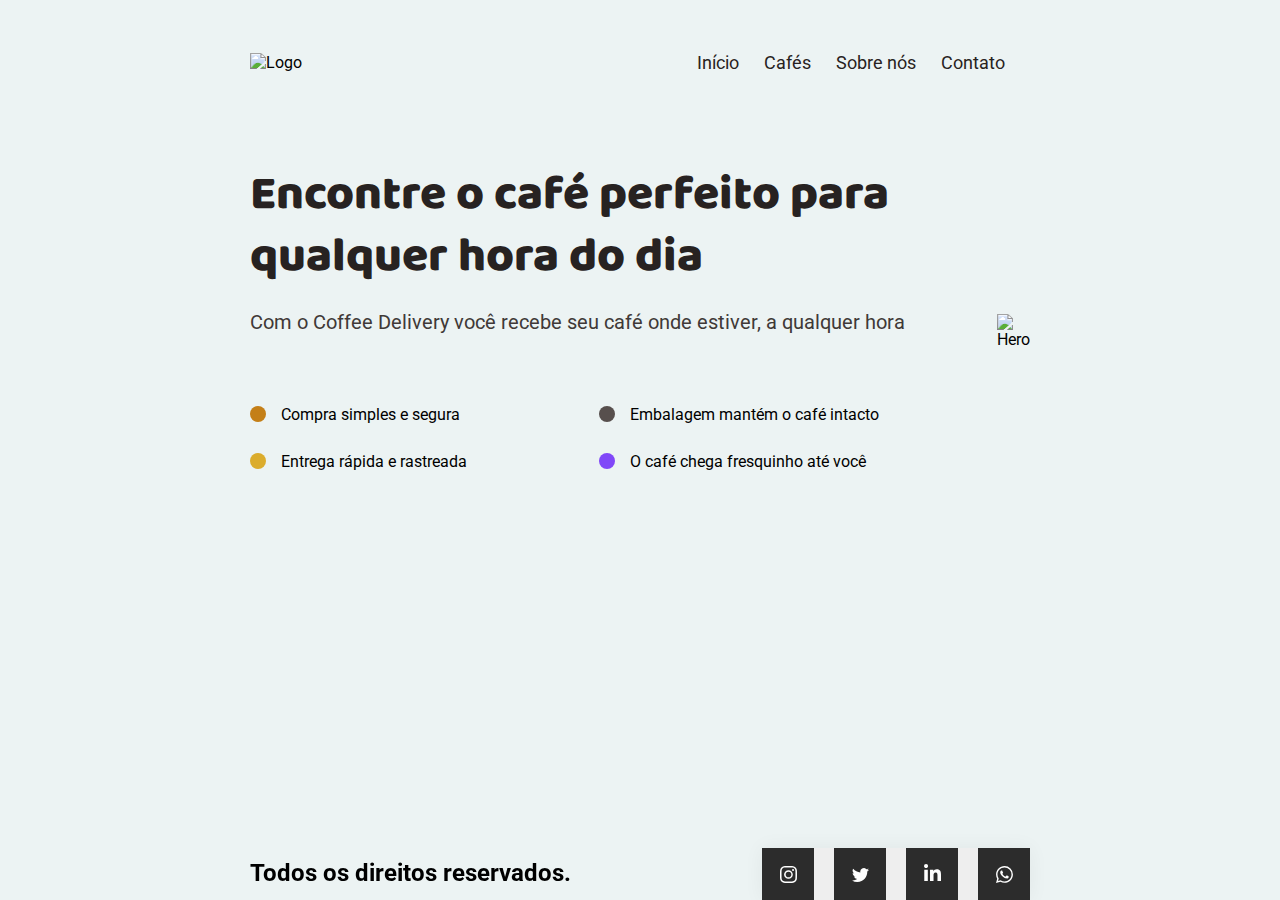
==== commit 06392604: "try to fix github pages deploy" ====
--- a/index.html
+++ b/index.html
@@ -12,6 +12,7 @@
   <link rel="stylesheet" href="styles/style.css">
   <link href="https://fonts.googleapis.com/css2?family=Roboto:wght@400;700&display=swap" rel="stylesheet">
   <link href="https://fonts.googleapis.com/css2?family=Baloo+2:wght@700;800&display=swap" rel="stylesheet">
+  <base href="/Dsw1-project/">
 </head>
 
 <body>
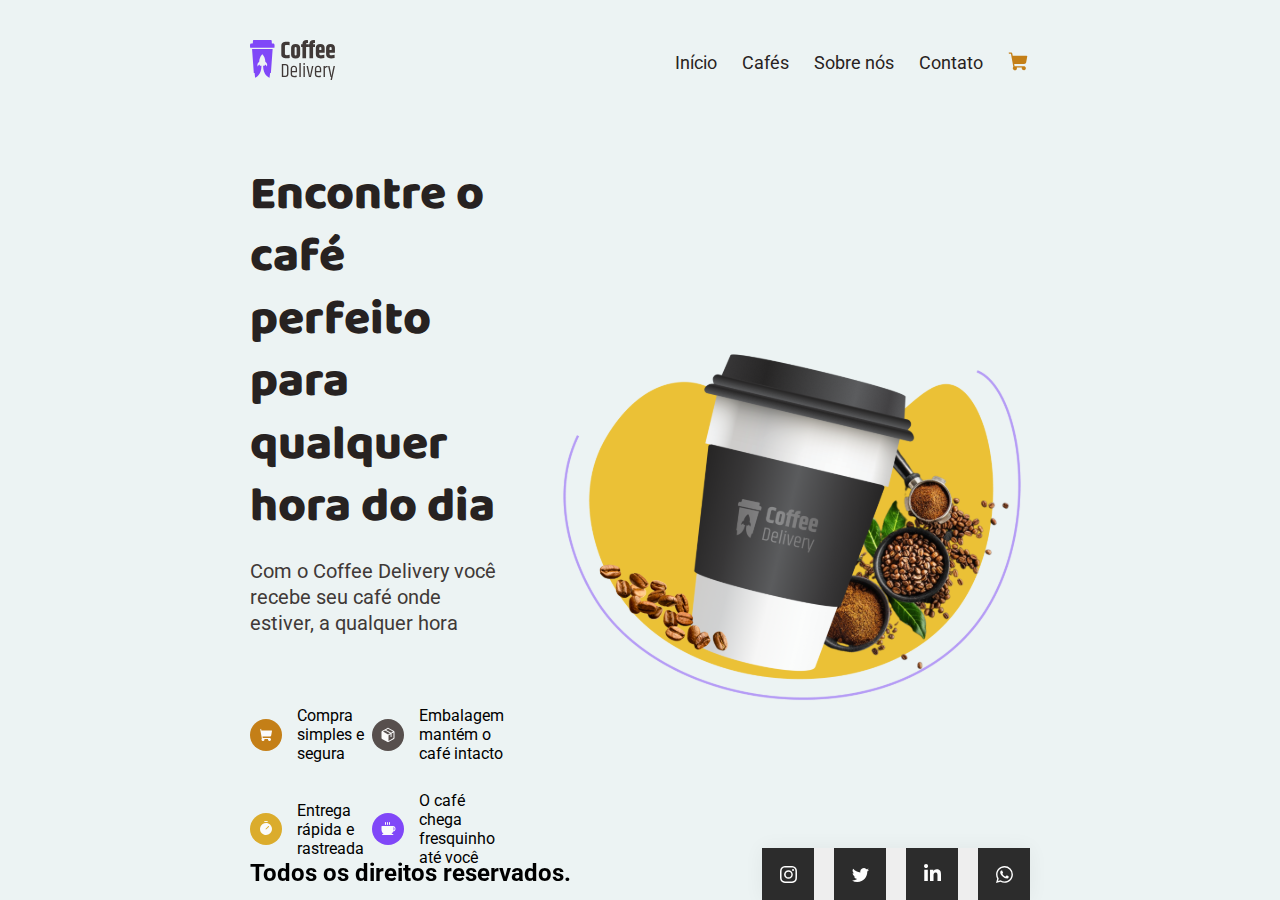
==== commit a246be36: "script fix" ====
--- a/index.html
+++ b/index.html
@@ -12,7 +12,7 @@
   <link rel="stylesheet" href="styles/style.css">
   <link href="https://fonts.googleapis.com/css2?family=Roboto:wght@400;700&display=swap" rel="stylesheet">
   <link href="https://fonts.googleapis.com/css2?family=Baloo+2:wght@700;800&display=swap" rel="stylesheet">
-  <base href="/Dsw1-project/">
+  
 </head>
 
 <body>
@@ -33,11 +33,11 @@
       </div>
       
       <div class="nav-links nav-links-menu">
-        <a href="/">Início</a>
-        <a href="/cafes.html">Cafés</a>
-        <a href="/sobrenos.html">Sobre nós</a>
-        <a href="/contato.html">Contato</a>
-        <a href="/carrinho.html">
+        <a href="index.html">Início</a>
+        <a href="cafes.html">Cafés</a>
+        <a href="sobrenos.html">Sobre nós</a>
+        <a href="contato.html">Contato</a>
+        <a href="carrinho.html">
           <img src="assets/Cart.svg" alt="">
         </a>
       </div>
@@ -93,7 +93,7 @@
     </section>
 
   </main>
-  <script src="/script.js"></script>
+  <script src="script.js"></script>
 </body>
 
 </html>